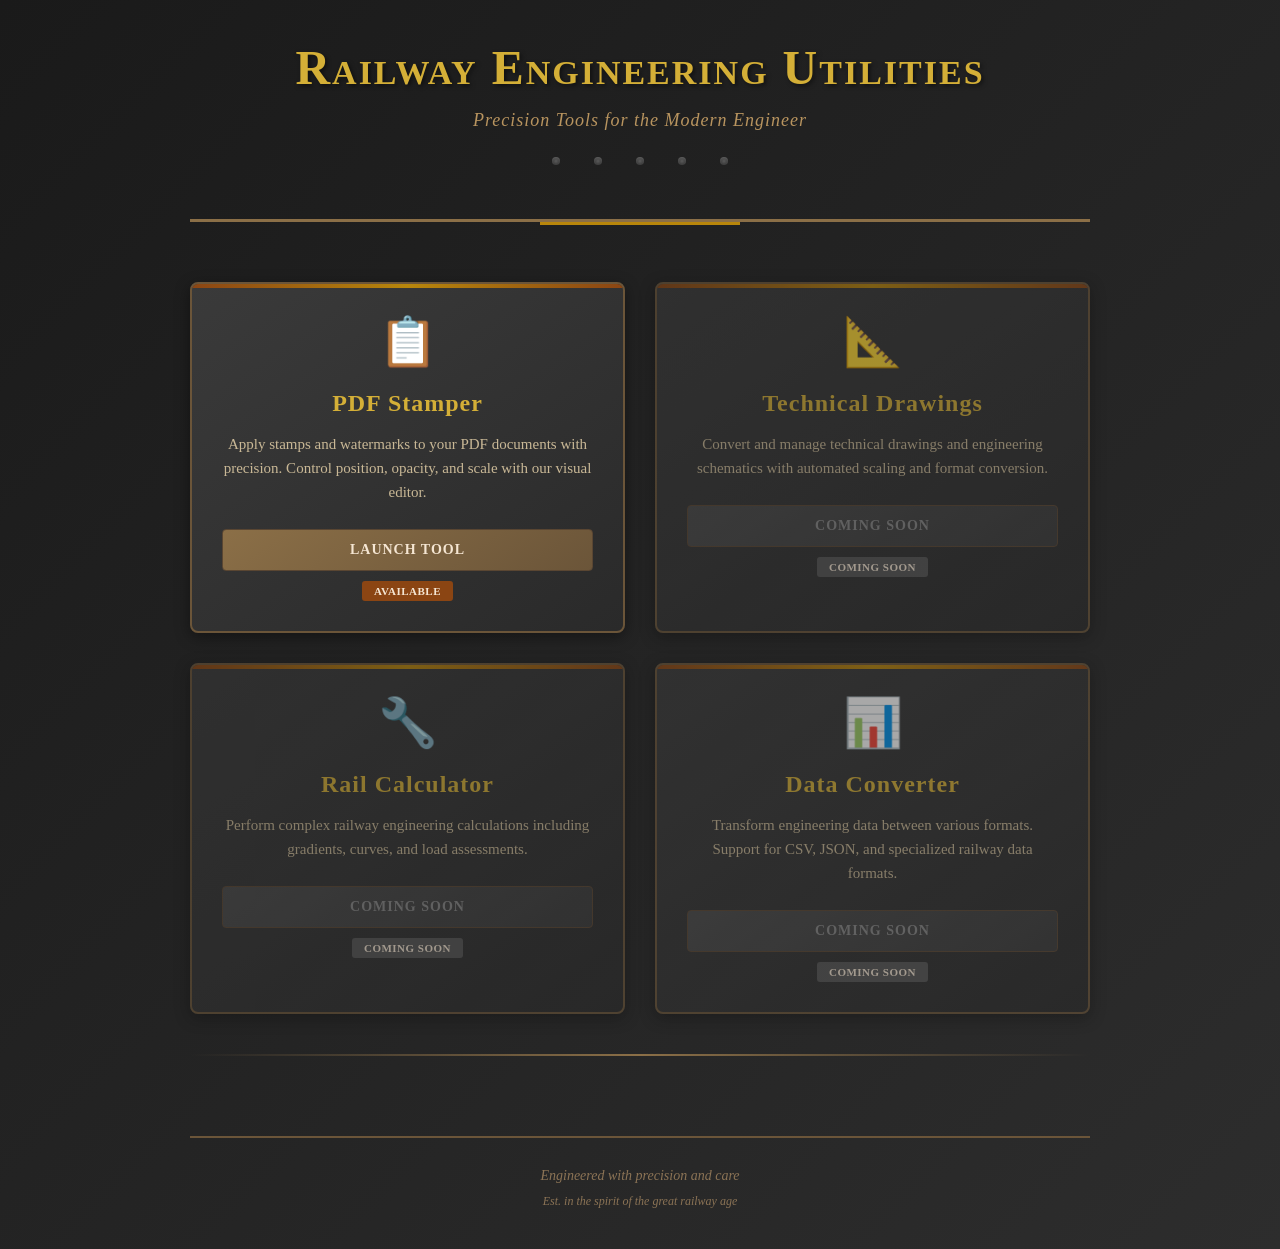
==== index.html @ ecce90d3 "Add index.html gateway page with 19th century railway engineering theme - Create main landing page f" ====
<!DOCTYPE html>
<html lang="en">
<head>
    <meta charset="UTF-8">
    <meta name="viewport" content="width=device-width, initial-scale=1.0">
    <title>Railway Engineering Utilities</title>
    <style>
        * {
            margin: 0;
            padding: 0;
            box-sizing: border-box;
        }

        body {
            font-family: 'Georgia', 'Times New Roman', serif;
            background: linear-gradient(135deg, #1a1a1a 0%, #2d2d2d 100%);
            min-height: 100vh;
            padding: 40px 20px;
            color: #e8d5b5;
        }

        .container {
            max-width: 900px;
            margin: 0 auto;
        }

        header {
            text-align: center;
            margin-bottom: 60px;
            padding-bottom: 30px;
            border-bottom: 3px solid #8b6f47;
            position: relative;
        }

        header::after {
            content: '';
            position: absolute;
            bottom: -6px;
            left: 50%;
            transform: translateX(-50%);
            width: 200px;
            height: 3px;
            background: #b8860b;
        }

        h1 {
            font-size: 48px;
            font-weight: bold;
            color: #d4af37;
            text-shadow: 2px 2px 4px rgba(0, 0, 0, 0.5);
            margin-bottom: 15px;
            letter-spacing: 2px;
            font-variant: small-caps;
        }

        .subtitle {
            font-size: 18px;
            color: #b8945f;
            font-style: italic;
            letter-spacing: 1px;
        }

        .utilities-grid {
            display: grid;
            grid-template-columns: repeat(auto-fit, minmax(300px, 1fr));
            gap: 30px;
            margin-top: 40px;
        }

        .utility-card {
            background: linear-gradient(145deg, #3a3a3a 0%, #2a2a2a 100%);
            border: 2px solid #6b5539;
            border-radius: 8px;
            padding: 30px;
            transition: all 0.3s ease;
            position: relative;
            overflow: hidden;
            box-shadow: 0 4px 15px rgba(0, 0, 0, 0.4);
        }

        .utility-card::before {
            content: '';
            position: absolute;
            top: 0;
            left: 0;
            width: 100%;
            height: 4px;
            background: linear-gradient(90deg, #8b4513 0%, #b8860b 50%, #8b4513 100%);
        }

        .utility-card:hover {
            transform: translateY(-5px);
            box-shadow: 0 8px 25px rgba(180, 134, 11, 0.3);
            border-color: #b8860b;
        }

        .utility-icon {
            font-size: 48px;
            margin-bottom: 20px;
            text-align: center;
            color: #cd853f;
        }

        .utility-title {
            font-size: 24px;
            color: #d4af37;
            margin-bottom: 15px;
            font-weight: bold;
            text-align: center;
            letter-spacing: 1px;
        }

        .utility-description {
            color: #c9b896;
            line-height: 1.6;
            margin-bottom: 25px;
            text-align: center;
            font-size: 15px;
        }

        .utility-link {
            display: block;
            text-align: center;
            padding: 12px 30px;
            background: linear-gradient(145deg, #8b6f47 0%, #6b5539 100%);
            color: #f5e6d3;
            text-decoration: none;
            border-radius: 4px;
            font-weight: bold;
            letter-spacing: 1px;
            border: 1px solid #5a4632;
            transition: all 0.3s ease;
            font-size: 14px;
            text-transform: uppercase;
        }

        .utility-link:hover {
            background: linear-gradient(145deg, #b8860b 0%, #8b6f47 100%);
            box-shadow: 0 4px 12px rgba(184, 134, 11, 0.4);
            transform: scale(1.05);
        }

        .coming-soon {
            opacity: 0.6;
            pointer-events: none;
        }

        .coming-soon .utility-link {
            background: linear-gradient(145deg, #4a4a4a 0%, #3a3a3a 100%);
            color: #888;
            cursor: not-allowed;
        }

        .badge {
            display: inline-block;
            padding: 4px 12px;
            background: #8b4513;
            color: #f5e6d3;
            border-radius: 3px;
            font-size: 11px;
            font-weight: bold;
            margin-top: 10px;
            letter-spacing: 0.5px;
            text-transform: uppercase;
        }

        .badge.coming {
            background: #555;
        }

        footer {
            margin-top: 80px;
            padding-top: 30px;
            border-top: 2px solid #6b5539;
            text-align: center;
            color: #8b7355;
            font-size: 14px;
            font-style: italic;
        }

        .decorative-line {
            height: 2px;
            background: linear-gradient(90deg, transparent 0%, #8b6f47 50%, transparent 100%);
            margin: 40px 0;
        }

        /* Rivet effect decorations */
        .rivet {
            width: 8px;
            height: 8px;
            background: radial-gradient(circle, #5a5a5a 0%, #2a2a2a 100%);
            border-radius: 50%;
            display: inline-block;
            box-shadow: inset 0 1px 2px rgba(255, 255, 255, 0.2);
            margin: 0 15px;
        }

        .rivets-container {
            text-align: center;
            margin: 20px 0;
        }

        @media (max-width: 768px) {
            h1 {
                font-size: 36px;
            }

            .utilities-grid {
                grid-template-columns: 1fr;
            }
        }
    </style>
</head>
<body>
    <div class="container">
        <header>
            <h1>Railway Engineering Utilities</h1>
            <p class="subtitle">Precision Tools for the Modern Engineer</p>
            <div class="rivets-container">
                <span class="rivet"></span>
                <span class="rivet"></span>
                <span class="rivet"></span>
                <span class="rivet"></span>
                <span class="rivet"></span>
            </div>
        </header>

        <div class="utilities-grid">
            <!-- PDF Stamper Utility -->
            <div class="utility-card">
                <div class="utility-icon">📋</div>
                <h2 class="utility-title">PDF Stamper</h2>
                <p class="utility-description">
                    Apply stamps and watermarks to your PDF documents with precision.
                    Control position, opacity, and scale with our visual editor.
                </p>
                <a href="pdf-stamper.html" class="utility-link">Launch Tool</a>
                <div style="text-align: center;">
                    <span class="badge">Available</span>
                </div>
            </div>

            <!-- Placeholder for future utilities -->
            <div class="utility-card coming-soon">
                <div class="utility-icon">📐</div>
                <h2 class="utility-title">Technical Drawings</h2>
                <p class="utility-description">
                    Convert and manage technical drawings and engineering schematics
                    with automated scaling and format conversion.
                </p>
                <a href="#" class="utility-link">Coming Soon</a>
                <div style="text-align: center;">
                    <span class="badge coming">Coming Soon</span>
                </div>
            </div>

            <div class="utility-card coming-soon">
                <div class="utility-icon">🔧</div>
                <h2 class="utility-title">Rail Calculator</h2>
                <p class="utility-description">
                    Perform complex railway engineering calculations including
                    gradients, curves, and load assessments.
                </p>
                <a href="#" class="utility-link">Coming Soon</a>
                <div style="text-align: center;">
                    <span class="badge coming">Coming Soon</span>
                </div>
            </div>

            <div class="utility-card coming-soon">
                <div class="utility-icon">📊</div>
                <h2 class="utility-title">Data Converter</h2>
                <p class="utility-description">
                    Transform engineering data between various formats.
                    Support for CSV, JSON, and specialized railway data formats.
                </p>
                <a href="#" class="utility-link">Coming Soon</a>
                <div style="text-align: center;">
                    <span class="badge coming">Coming Soon</span>
                </div>
            </div>
        </div>

        <div class="decorative-line"></div>

        <footer>
            <p>Engineered with precision and care</p>
            <p style="margin-top: 10px; font-size: 12px;">Est. in the spirit of the great railway age</p>
        </footer>
    </div>
</body>
</html>
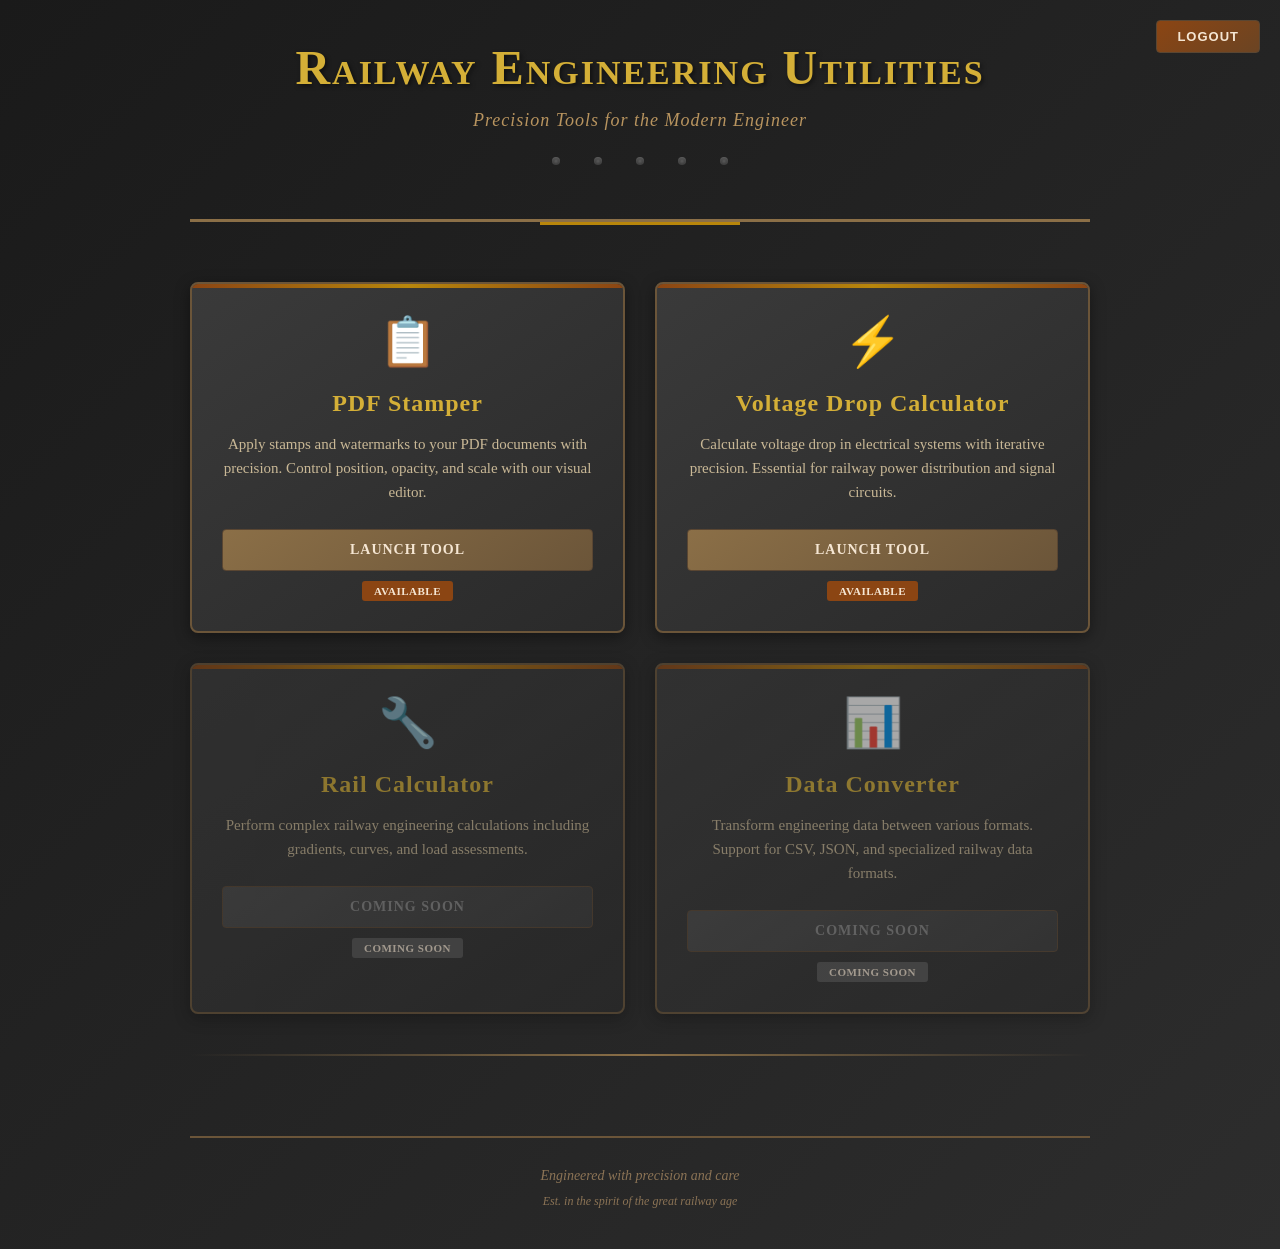
==== commit 68c1e049: "Merge pull request #4 from drkknight1978/claude/add-calc-link-remove-switcher-011CUvQJAKPsL7JytQe97x" ====
--- a/index.html
+++ b/index.html
@@ -200,6 +200,29 @@
             margin: 20px 0;
         }
 
+        .logout-btn {
+            position: absolute;
+            top: 20px;
+            right: 20px;
+            padding: 8px 20px;
+            background: linear-gradient(145deg, #8b4513 0%, #6b4423 100%);
+            color: #f5e6d3;
+            text-decoration: none;
+            border: 1px solid #5a4632;
+            border-radius: 4px;
+            font-size: 13px;
+            font-weight: bold;
+            letter-spacing: 1px;
+            cursor: pointer;
+            transition: all 0.3s ease;
+            text-transform: uppercase;
+        }
+
+        .logout-btn:hover {
+            background: linear-gradient(145deg, #a0522d 0%, #8b4513 100%);
+            box-shadow: 0 4px 12px rgba(139, 69, 19, 0.4);
+        }
+
         @media (max-width: 768px) {
             h1 {
                 font-size: 36px;
@@ -208,11 +231,22 @@
             .utilities-grid {
                 grid-template-columns: 1fr;
             }
+
+            .logout-btn {
+                position: static;
+                display: block;
+                width: 100%;
+                margin-bottom: 20px;
+                text-align: center;
+            }
         }
     </style>
+    <!-- Authentication Script - MUST be loaded first -->
+    <script src="auth.js"></script>
 </head>
 <body>
     <div class="container">
+        <button class="logout-btn" onclick="RailwayAuth.logout()">Logout</button>
         <header>
             <h1>Railway Engineering Utilities</h1>
             <p class="subtitle">Precision Tools for the Modern Engineer</p>
@@ -240,17 +274,17 @@
                 </div>
             </div>
 
-            <!-- Placeholder for future utilities -->
-            <div class="utility-card coming-soon">
-                <div class="utility-icon">📐</div>
-                <h2 class="utility-title">Technical Drawings</h2>
+            <!-- Voltage Drop Calculator -->
+            <div class="utility-card">
+                <div class="utility-icon">⚡</div>
+                <h2 class="utility-title">Voltage Drop Calculator</h2>
                 <p class="utility-description">
-                    Convert and manage technical drawings and engineering schematics
-                    with automated scaling and format conversion.
+                    Calculate voltage drop in electrical systems with iterative precision.
+                    Essential for railway power distribution and signal circuits.
                 </p>
-                <a href="#" class="utility-link">Coming Soon</a>
+                <a href="calc.html" class="utility-link">Launch Tool</a>
                 <div style="text-align: center;">
-                    <span class="badge coming">Coming Soon</span>
+                    <span class="badge">Available</span>
                 </div>
             </div>
 
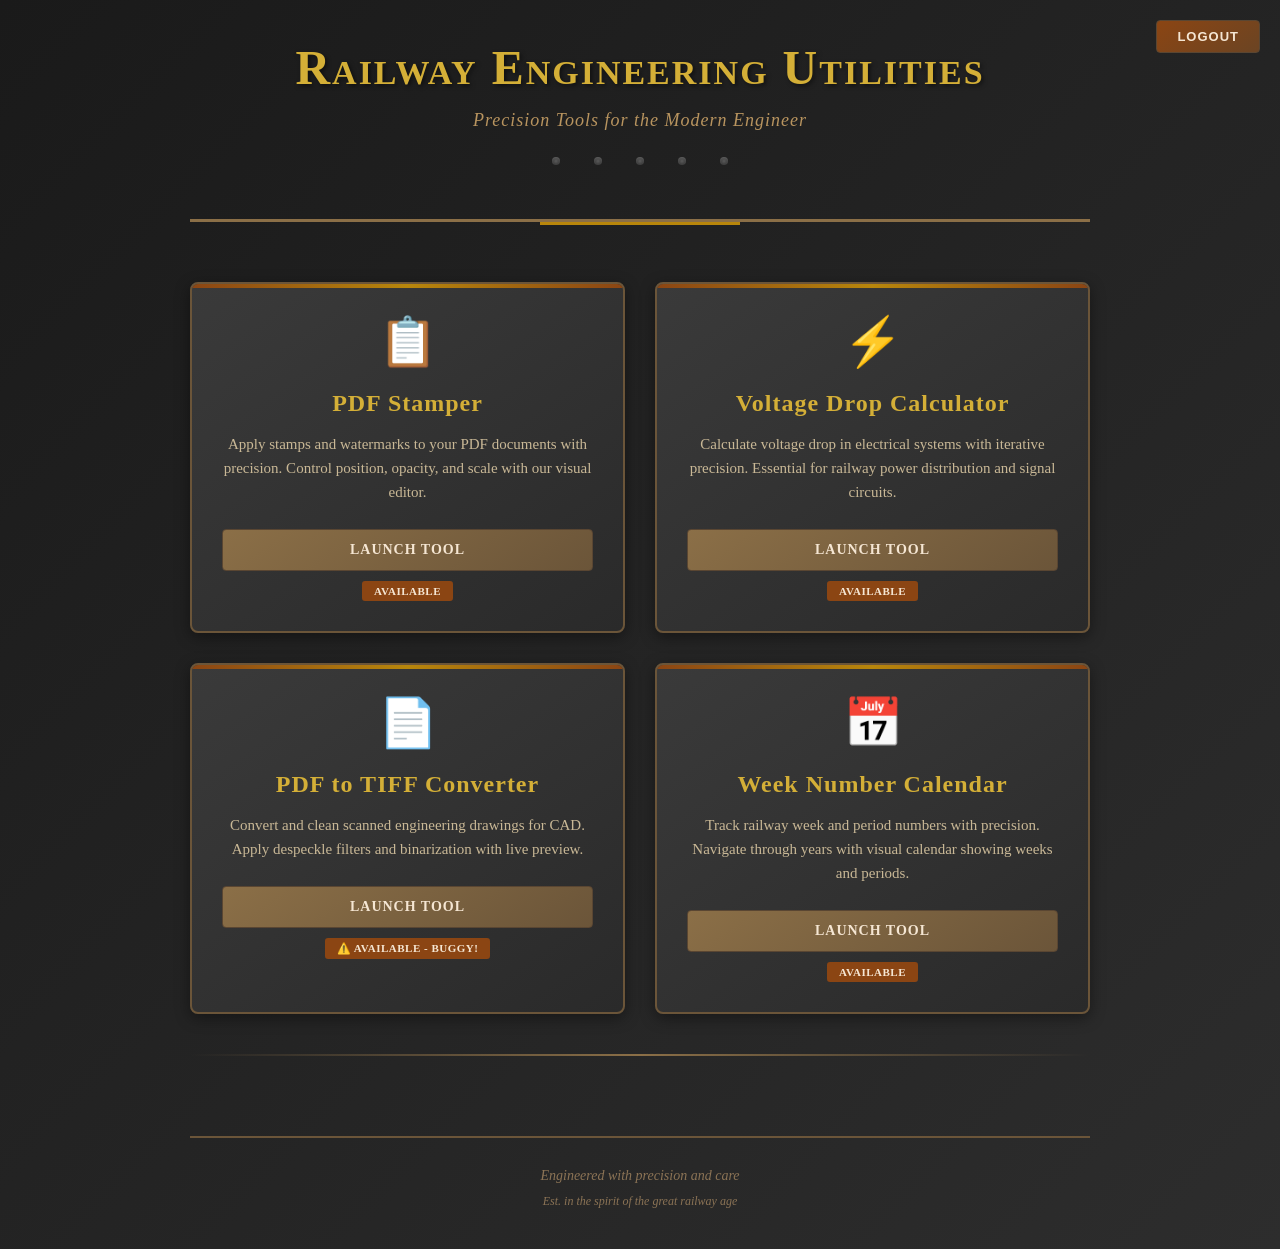
==== commit ca6217de: "Merge pull request #14 from drkknight1978/claude/week-number-app-01Jb7kTpLvsYzXHmEvTCCwWB Add Railwa" ====
--- a/index.html
+++ b/index.html
@@ -288,29 +288,29 @@
                 </div>
             </div>
 
-            <div class="utility-card coming-soon">
-                <div class="utility-icon">🔧</div>
-                <h2 class="utility-title">Rail Calculator</h2>
+            <div class="utility-card">
+                <div class="utility-icon">📄</div>
+                <h2 class="utility-title">PDF to TIFF Converter</h2>
                 <p class="utility-description">
-                    Perform complex railway engineering calculations including
-                    gradients, curves, and load assessments.
+                    Convert and clean scanned engineering drawings for CAD.
+                    Apply despeckle filters and binarization with live preview.
                 </p>
-                <a href="#" class="utility-link">Coming Soon</a>
+                <a href="pdf-converter.html" class="utility-link">Launch Tool</a>
                 <div style="text-align: center;">
-                    <span class="badge coming">Coming Soon</span>
+                    <span class="badge">&#9888;&#65039; Available - buggy!</span>
                 </div>
             </div>
 
-            <div class="utility-card coming-soon">
-                <div class="utility-icon">📊</div>
-                <h2 class="utility-title">Data Converter</h2>
+            <div class="utility-card">
+                <div class="utility-icon">📅</div>
+                <h2 class="utility-title">Week Number Calendar</h2>
                 <p class="utility-description">
-                    Transform engineering data between various formats.
-                    Support for CSV, JSON, and specialized railway data formats.
+                    Track railway week and period numbers with precision.
+                    Navigate through years with visual calendar showing weeks and periods.
                 </p>
-                <a href="#" class="utility-link">Coming Soon</a>
+                <a href="week-number.html" class="utility-link">Launch Tool</a>
                 <div style="text-align: center;">
-                    <span class="badge coming">Coming Soon</span>
+                    <span class="badge">Available</span>
                 </div>
             </div>
         </div>
